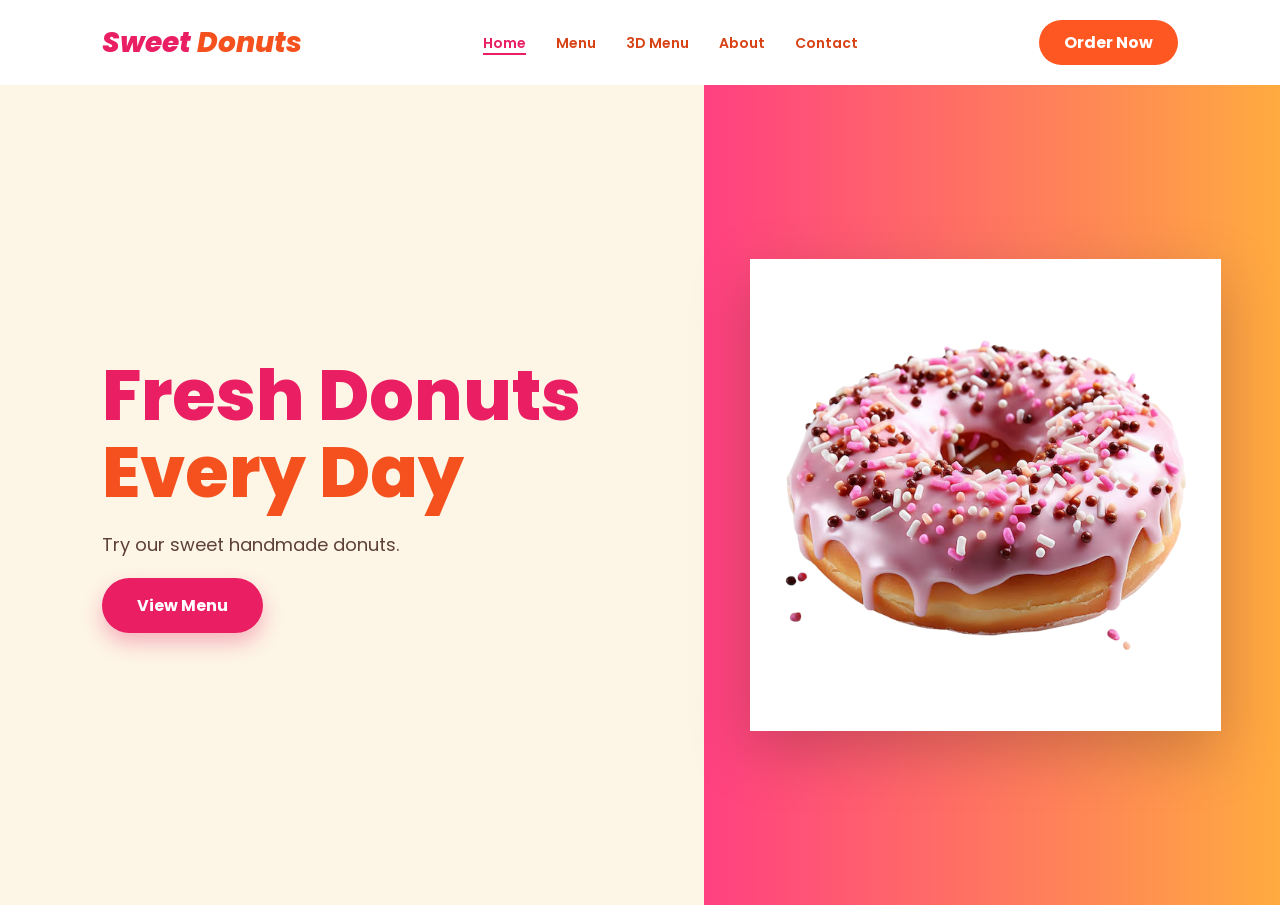
==== index.html @ 179e8348 "Add files via upload" ====
<!DOCTYPE html>
<html lang="az">
<head>
<meta charset="UTF-8">
<meta name="viewport" content="width=device-width, initial-scale=1.0">
<title>Sweet Donuts - Fresh Donuts</title>
<link rel="stylesheet" href="style.css">
</head>
<body>

<header>
<nav>
<div class="logo">Sweet <span>Donuts</span></div>
<ul>
<li><a href="#" class="active">Home</a></li>
<li><a href="#">Menu</a></li>
<li><a href="#">3D Menu</a></li>
<li><a href="#">About</a></li>
<li><a href="#">Contact</a></li>
</ul>
<a href="#" class="btn-order">Order Now</a>
</nav>
</header>

<main class="hero">
<div class="hero-content">
<h1>Fresh Donuts <span>Every Day</span></h1>
<p>Try our sweet handmade donuts.</p>
<a href="#" class="btn-menu">View Menu</a>
</div>

<div class="hero-image">
<img src="donut-Photoroom.png" alt="Pink Donut">
</div>
</main>

</body>
</html>
---- style.css ----
@import url('https://fonts.googleapis.com/css2?family=Poppins:wght@400;600;800&display=swap');

* {
margin: 0;
padding: 0;
box-sizing: border-box;
font-family: 'Poppins', sans-serif;
}

body {
background-color: #fdf5e6; /* Bej fon */
overflow-x: hidden;
}

/* Naviqasiya Paneli */
header {
padding: 20px 8%;
background: #fff;
}

nav {
display: flex;
justify-content: space-between;
align-items: center;
}

.logo {
font-size: 28px;
font-weight: 800;
color: #e91e63;
font-style: italic;
}

.logo span {
color: #f4511e;
}

nav ul {
list-style: none;
display: flex;
}

nav ul li {
margin: 0 15px;
}

nav ul li a {
text-decoration: none;
color: #d84315;
font-weight: 600;
font-size: 14px;
}

nav ul li a.active {
color: #e91e63;
border-bottom: 2px solid #e91e63;
}

.btn-order {
background: #ff5722;
color: white;
padding: 10px 25px;
border-radius: 25px;
text-decoration: none;
font-weight: bold;
}

/* Hero Bölməsi (Əsas hissə) */
.hero {
display: flex;
height: calc(100vh - 80px);
align-items: center;
position: relative;
background: linear-gradient(to right, #fdf5e6 55%, #ff4081 55%, #ffab40 100%);
}

.hero-content {
flex: 1;
padding-left: 8%;
z-index: 2;
}

.hero-content h1 {
font-size: 70px;
color: #e91e63;
line-height: 1.1;
font-weight: 800;
}

.hero-content h1 span {
color: #f4511e;
display: block;
}

.hero-content p {
margin: 20px 0;
font-size: 18px;
color: #5d4037;
}

.btn-menu {
display: inline-block;
background: #e91e63;
color: white;
padding: 15px 35px;
border-radius: 30px;
text-decoration: none;
font-weight: bold;
box-shadow: 0 10px 20px rgba(233, 30, 99, 0.3);
}

/* Şəkil Bölməsi */
.hero-image {
flex: 1;
display: flex;
justify-content: center;
align-items: center;
z-index: 2;
}

.hero-image img {
width: 80%;
filter: drop-shadow(0 20px 30px rgba(0,0,0,0.2));
transition: transform 0.3s ease;
}

.hero-image img:hover {
transform: scale(1.05) rotate(5deg);
}
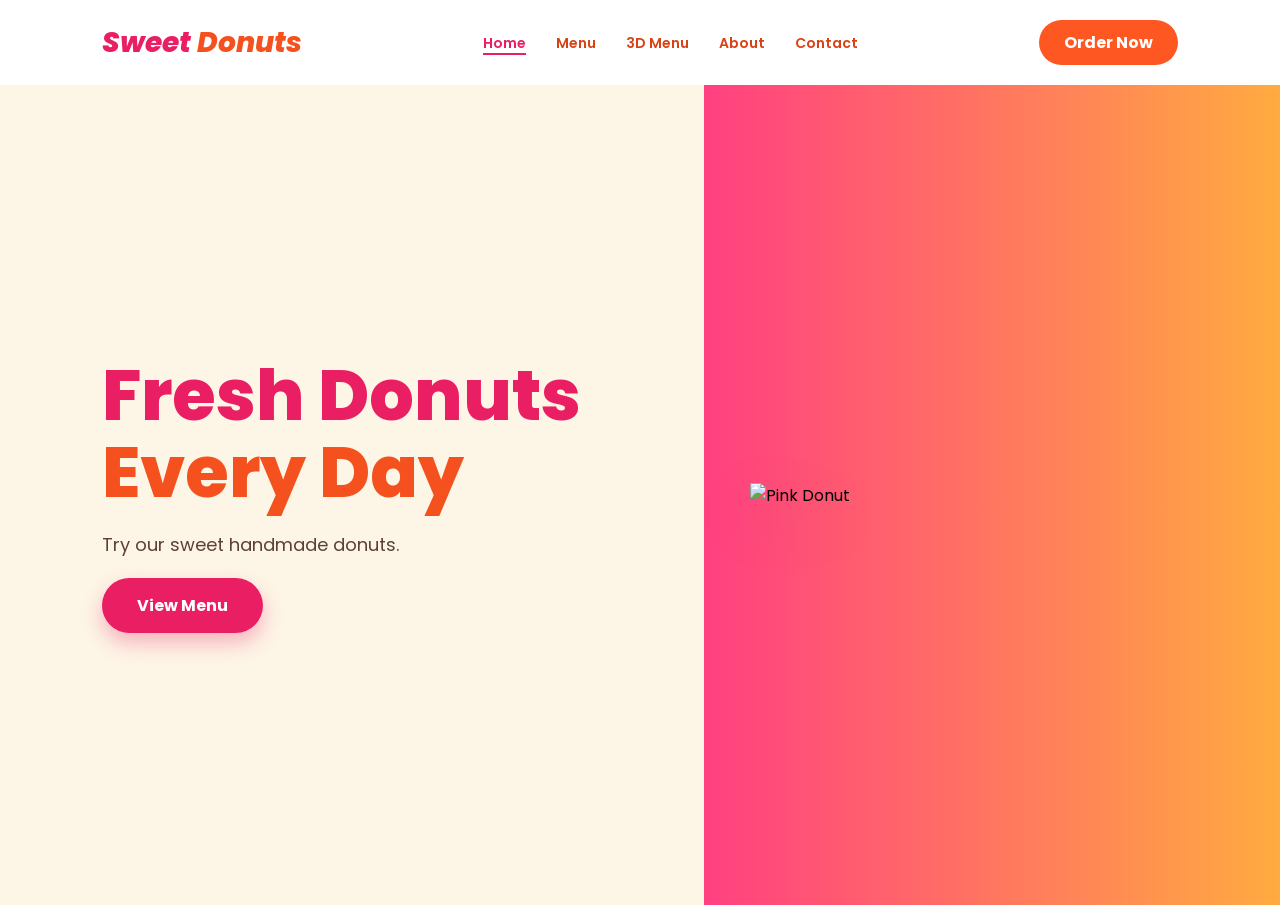
==== commit 13be97d2: "index.html" ====
--- a/index.html
+++ b/index.html
@@ -1,9 +1,10 @@
 <!DOCTYPE html>
-<html lang="az">
+<html lang="en">
 <head>
 <meta charset="UTF-8">
 <meta name="viewport" content="width=device-width, initial-scale=1.0">
-<title>Sweet Donuts - Fresh Donuts</title>
+<title>Sweet Donuts - Home</title>
+<link href="https://fonts.googleapis.com/css2?family=Pacifico&family=Poppins:wght@400;600;800&display=swap" rel="stylesheet">
 <link rel="stylesheet" href="style.css">
 </head>
 <body>
@@ -12,11 +13,11 @@
 <nav>
 <div class="logo">Sweet <span>Donuts</span></div>
 <ul>
-<li><a href="#" class="active">Home</a></li>
+<li><a href="index.html" class="active">Home</a></li>
 <li><a href="#">Menu</a></li>
 <li><a href="#">3D Menu</a></li>
 <li><a href="#">About</a></li>
-<li><a href="#">Contact</a></li>
+<li><a href="contact.html">Contact</a></li>
 </ul>
 <a href="#" class="btn-order">Order Now</a>
 </nav>
@@ -30,9 +31,9 @@
 </div>
 
 <div class="hero-image">
-<img src="donut-Photoroom.png" alt="Pink Donut">
+<img src="donut-Photoroom-removebg-preview.png" alt="Pink Donut">
 </div>
 </main>
 
 </body>
-</html>+</html>
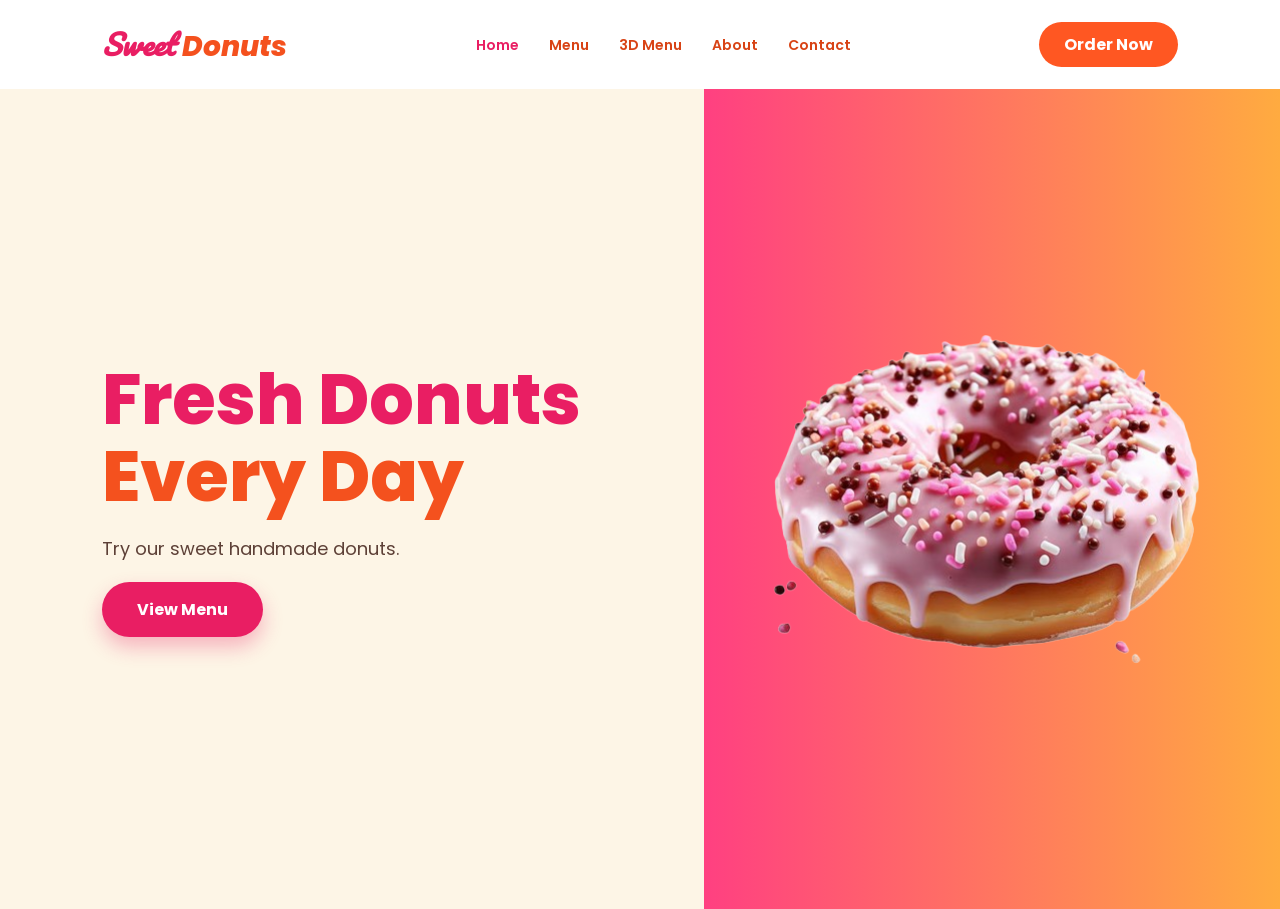
==== commit 141c1f6e: "Update index.html" ====
--- a/index.html
+++ b/index.html
@@ -16,7 +16,7 @@
 <li><a href="index.html" class="active">Home</a></li>
 <li><a href="#">Menu</a></li>
 <li><a href="#">3D Menu</a></li>
-<li><a href="#">About</a></li>
+<li><a href="about.html">About</a></li>
 <li><a href="contact.html">Contact</a></li>
 </ul>
 <a href="#" class="btn-order">Order Now</a>
--- a/style.css
+++ b/style.css
@@ -1,5 +1,3 @@
-@import url('https://fonts.googleapis.com/css2?family=Poppins:wght@400;600;800&display=swap');
-
 * {
 margin: 0;
 padding: 0;
@@ -8,14 +6,14 @@
 }
 
 body {
-background-color: #fdf5e6; /* Bej fon */
+background-color: #fdf5e6;
 overflow-x: hidden;
 }
 
-/* Naviqasiya Paneli */
 header {
 padding: 20px 8%;
 background: #fff;
+box-shadow: 0 2px 10px rgba(0,0,0,0.05);
 }
 
 nav {
@@ -29,6 +27,7 @@
 font-weight: 800;
 color: #e91e63;
 font-style: italic;
+font-family: 'Pacifico', cursive;
 }
 
 .logo span {
@@ -49,11 +48,34 @@
 color: #d84315;
 font-weight: 600;
 font-size: 14px;
-}
-
-nav ul li a.active {
-color: #e91e63;
-border-bottom: 2px solid #e91e63;
+transition: 0.3s;
+position: relative;
+display: inline-block;
+}
+
+
+nav ul li a:hover {
+color: #e91e63;
+transform: translateY(-5px);
+}
+
+nav ul li a::after {
+content: '';
+position: absolute;
+width: 0;
+height: 2px;
+bottom: -2px;
+left: 0;
+background-color: #e91e63;
+transition: 0.3s;
+}
+
+nav ul li a:hover::after {
+width: 100%;
+}
+
+.active {
+color: #e91e63 !important;
 }
 
 .btn-order {
@@ -63,21 +85,20 @@
 border-radius: 25px;
 text-decoration: none;
 font-weight: bold;
-}
-
-/* Hero Bölməsi (Əsas hissə) */
+transition: 0.3s;
+}
+
+
 .hero {
 display: flex;
 height: calc(100vh - 80px);
 align-items: center;
-position: relative;
 background: linear-gradient(to right, #fdf5e6 55%, #ff4081 55%, #ffab40 100%);
 }
 
 .hero-content {
 flex: 1;
 padding-left: 8%;
-z-index: 2;
 }
 
 .hero-content h1 {
@@ -109,21 +130,104 @@
 box-shadow: 0 10px 20px rgba(233, 30, 99, 0.3);
 }
 
-/* Şəkil Bölməsi */
+
 .hero-image {
 flex: 1;
 display: flex;
 justify-content: center;
 align-items: center;
-z-index: 2;
 }
 
 .hero-image img {
-width: 80%;
-filter: drop-shadow(0 20px 30px rgba(0,0,0,0.2));
-transition: transform 0.3s ease;
-}
-
-.hero-image img:hover {
-transform: scale(1.05) rotate(5deg);
-}
+width: 100%;
+max-width: 500px;
+
+}
+
+
+.contact-page {
+padding: 80px 8%;
+min-height: calc(100vh - 80px);
+display: flex;
+justify-content: center;
+align-items: center;
+}
+
+.contact-container {
+display: flex;
+gap: 50px;
+background: white;
+padding: 50px;
+border-radius: 30px;
+box-shadow: 0 15px 50px rgba(0,0,0,0.05);
+max-width: 1000px;
+width: 100%;
+flex-wrap: wrap;
+}
+
+.contact-info {
+flex: 1;
+min-width: 300px;
+}
+
+.sub-title {
+color: #e91e63;
+text-transform: uppercase;
+letter-spacing: 2px;
+font-weight: bold;
+margin-bottom: 10px;
+}
+
+.highlight {
+color: #e91e63;
+font-family: 'Pacifico', cursive;
+}
+
+.contact-info h2 {
+font-size: 40px;
+margin-bottom: 20px;
+}
+
+.item {
+display: flex;
+align-items: center;
+gap: 15px;
+margin-bottom: 15px;
+font-weight: 600;
+}
+
+.contact-form {
+flex: 1;
+min-width: 300px;
+background: #fdf5e6;
+padding: 30px;
+border-radius: 20px;
+}
+
+.input-group {
+margin-bottom: 15px;
+}
+
+.input-group input, .input-group textarea {
+width: 100%;
+padding: 15px;
+border-radius: 10px;
+border: 1px solid #ddd;
+outline: none;
+}
+
+.btn-send {
+width: 100%;
+background: #e91e63;
+color: white;
+padding: 15px;
+border: none;
+border-radius: 10px;
+font-weight: bold;
+cursor: pointer;
+transition: 0.3s;
+}
+
+.btn-send:hover {
+background: #d81b60;
+}
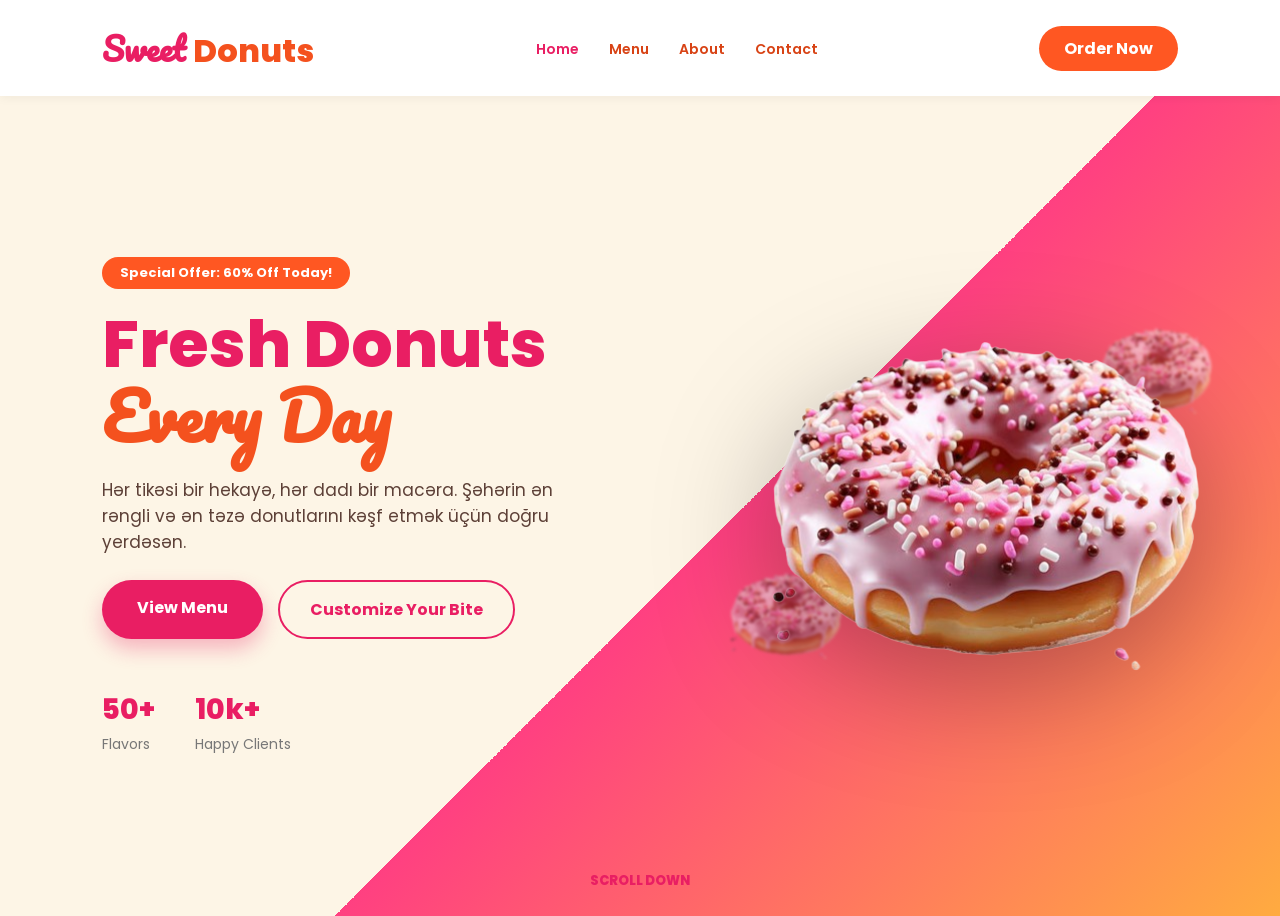
==== commit ba1879e8: "Update index.html" ====
--- a/index.html
+++ b/index.html
@@ -1,39 +1,57 @@
 <!DOCTYPE html>
 <html lang="en">
 <head>
-<meta charset="UTF-8">
-<meta name="viewport" content="width=device-width, initial-scale=1.0">
-<title>Sweet Donuts - Home</title>
-<link href="https://fonts.googleapis.com/css2?family=Pacifico&family=Poppins:wght@400;600;800&display=swap" rel="stylesheet">
-<link rel="stylesheet" href="style.css">
+    <meta charset="UTF-8">
+    <meta name="viewport" content="width=device-width, initial-scale=1.0">
+    <title>Sweet Donuts - Luxury Taste</title>
+    <link href="https://fonts.googleapis.com/css2?family=Pacifico&family=Poppins:wght@400;600;800&display=swap" rel="stylesheet">
+    <link rel="stylesheet" href="style.css">
 </head>
 <body>
 
 <header>
-<nav>
-<div class="logo">Sweet <span>Donuts</span></div>
-<ul>
-<li><a href="index.html" class="active">Home</a></li>
-<li><a href="#">Menu</a></li>
-<li><a href="#">3D Menu</a></li>
-<li><a href="about.html">About</a></li>
-<li><a href="contact.html">Contact</a></li>
-</ul>
-<a href="#" class="btn-order">Order Now</a>
-</nav>
+    <nav>
+        <div class="logo">Sweet <span>Donuts</span></div>
+        <ul>
+            <li><a href="index.html" class="active">Home</a></li>
+            <li><a href="#">Menu</a></li>
+            <li><a href="about.html">About</a></li>
+            <li><a href="contact.html">Contact</a></li>
+        </ul>
+        <a href="#" class="btn-order">Order Now</a>
+    </nav>
 </header>
 
 <main class="hero">
-<div class="hero-content">
-<h1>Fresh Donuts <span>Every Day</span></h1>
-<p>Try our sweet handmade donuts.</p>
-<a href="#" class="btn-menu">View Menu</a>
-</div>
+    <div class="hero-overlay"></div>
 
-<div class="hero-image">
-<img src="donut-Photoroom-removebg-preview.png" alt="Pink Donut">
-</div>
+    <div class="hero-content">
+        <h4 class="promo-badge">Special Offer: 60% Off Today!</h4>
+        <h1>Fresh Donuts <br> <span>Every Day</span></h1>
+        <p>Hər tikəsi bir hekayə, hər dadı bir macəra. Şəhərin ən rəngli və ən təzə donutlarını kəşf etmək üçün doğru yerdəsən.</p>
+        
+        <div class="hero-btns">
+            <a href="#" class="btn-menu">View Menu</a>
+            <a href="#" class="btn-customize">Customize Your Bite</a>
+        </div>
+
+        <div class="hero-stats">
+            <div class="stat-item"><strong>50+</strong><span>Flavors</span></div>
+            <div class="stat-item"><strong>10k+</strong><span>Happy Clients</span></div>
+        </div>
+    </div>
+
+    <div class="hero-image-wrapper">
+        <img src="donut-Photoroom-removebg-preview.png" alt="Pink Donut" class="main-donut">
+        
+        <img src="donut-Photoroom-removebg-preview.png" alt="Mini Donut" class="float-donut d1">
+        <img src="donut-Photoroom-removebg-preview.png" alt="Mini Donut" class="float-donut d2">
+    </div>
+
+    <div class="scroll-down">
+        <p>Scroll Down</p>
+        <div class="arrow-down"></div>
+    </div>
 </main>
-
 </body>
 </html>
--- a/style.css
+++ b/style.css
@@ -1,233 +1,504 @@
+
 * {
-margin: 0;
-padding: 0;
-box-sizing: border-box;
-font-family: 'Poppins', sans-serif;
+    margin: 0;
+    padding: 0;
+    box-sizing: border-box;
+    font-family: 'Poppins', sans-serif; 
 }
 
 body {
-background-color: #fdf5e6;
-overflow-x: hidden;
+    background-color: #fdf5e6;
+    overflow-x: hidden;
 }
 
 header {
-padding: 20px 8%;
-background: #fff;
-box-shadow: 0 2px 10px rgba(0,0,0,0.05);
+    padding: 20px 8%;
+    background: #fff;
+    box-shadow: 0 2px 10px rgba(0,0,0,0.05);
+    position: relative;
+    z-index: 1000;
 }
 
 nav {
-display: flex;
-justify-content: space-between;
-align-items: center;
+    display: flex;
+    justify-content: space-between;
+    align-items: center;
 }
 
 .logo {
-font-size: 28px;
-font-weight: 800;
-color: #e91e63;
-font-style: italic;
-font-family: 'Pacifico', cursive;
+    font-size: 32px; 
+    font-weight: 800;
+    color: #e91e63;
+    font-family: 'Pacifico', cursive; 
 }
 
 .logo span {
-color: #f4511e;
+    color: #f4511e;
 }
 
 nav ul {
-list-style: none;
-display: flex;
+    list-style: none;
+    display: flex;
 }
 
 nav ul li {
-margin: 0 15px;
+    margin: 0 15px;
 }
 
 nav ul li a {
-text-decoration: none;
-color: #d84315;
-font-weight: 600;
-font-size: 14px;
-transition: 0.3s;
-position: relative;
-display: inline-block;
-}
-
+    text-decoration: none;
+    color: #d84315;
+    font-weight: 600;
+    font-size: 14px;
+    transition: 0.3s;
+    position: relative;
+    display: inline-block;
+}
 
 nav ul li a:hover {
-color: #e91e63;
-transform: translateY(-5px);
+    color: #e91e63;
+    transform: translateY(-5px);
 }
 
 nav ul li a::after {
-content: '';
-position: absolute;
-width: 0;
-height: 2px;
-bottom: -2px;
-left: 0;
-background-color: #e91e63;
-transition: 0.3s;
+    content: '';
+    position: absolute;
+    width: 0;
+    height: 2px;
+    bottom: -2px;
+    left: 0;
+    background-color: #e91e63;
+    transition: 0.3s;
 }
 
 nav ul li a:hover::after {
-width: 100%;
+    width: 100%;
 }
 
 .active {
-color: #e91e63 !important;
+    color: #e91e63 !important;
 }
 
 .btn-order {
-background: #ff5722;
-color: white;
-padding: 10px 25px;
-border-radius: 25px;
-text-decoration: none;
-font-weight: bold;
-transition: 0.3s;
-}
-
+    background: #ff5722;
+    color: white;
+    padding: 10px 25px;
+    border-radius: 25px;
+    text-decoration: none;
+    font-weight: bold;
+    transition: 0.3s;
+}
+
+.btn-order:hover {
+    background: #e91e63;
+    box-shadow: 0 5px 15px rgba(233, 30, 99, 0.3);
+}
 
 .hero {
-display: flex;
-height: calc(100vh - 80px);
-align-items: center;
-background: linear-gradient(to right, #fdf5e6 55%, #ff4081 55%, #ffab40 100%);
+    display: flex;
+    height: calc(100vh - 80px);
+    align-items: center;
+    position: relative;
+    overflow: hidden;
+    background: linear-gradient(135deg, #fdf5e6 55%, #ff4081 55%, #ffab40 100%);
 }
 
 .hero-content {
-flex: 1;
-padding-left: 8%;
+    flex: 1;
+    padding-left: 8%;
+    z-index: 10;
+    animation: fadeInLeft 1s ease-out;
+}
+
+.promo-badge {
+    background: #ff5722;
+    color: white;
+    padding: 6px 18px;
+    border-radius: 20px;
+    font-size: 13px;
+    font-weight: bold;
+    display: inline-block;
+    margin-bottom: 20px;
 }
 
 .hero-content h1 {
-font-size: 70px;
-color: #e91e63;
-line-height: 1.1;
-font-weight: 800;
+    font-size: 65px;
+    color: #e91e63;
+    line-height: 1.1;
+    font-weight: 800;
 }
 
 .hero-content h1 span {
-color: #f4511e;
-display: block;
+    color: #f4511e;
+    display: block;
+    font-family: 'Pacifico', cursive; 
 }
 
 .hero-content p {
-margin: 20px 0;
-font-size: 18px;
-color: #5d4037;
+    margin: 25px 0;
+    font-size: 17px;
+    color: #5d4037;
+    max-width: 500px;
+}
+
+.hero-btns {
+    display: flex;
+    gap: 15px;
+    margin-top: 25px;
 }
 
 .btn-menu {
-display: inline-block;
-background: #e91e63;
-color: white;
-padding: 15px 35px;
-border-radius: 30px;
-text-decoration: none;
-font-weight: bold;
-box-shadow: 0 10px 20px rgba(233, 30, 99, 0.3);
-}
-
-
-.hero-image {
-flex: 1;
-display: flex;
-justify-content: center;
-align-items: center;
-}
-
-.hero-image img {
-width: 100%;
-max-width: 500px;
-
-}
-
+    display: inline-block;
+    background: #e91e63;
+    color: white;
+    padding: 15px 35px;
+    border-radius: 30px;
+    text-decoration: none;
+    font-weight: bold;
+    box-shadow: 0 10px 20px rgba(233, 30, 99, 0.3);
+    transition: 0.3s;
+}
+
+.btn-menu:hover {
+    transform: scale(1.05);
+}
+
+.btn-customize {
+    padding: 15px 30px;
+    border: 2px solid #e91e63;
+    border-radius: 30px;
+    color: #e91e63;
+    text-decoration: none;
+    font-weight: bold;
+    transition: 0.3s;
+}
+
+.btn-customize:hover {
+    background: #e91e63;
+    color: white;
+}
+
+.hero-stats {
+    display: flex;
+    gap: 40px;
+    margin-top: 50px;
+}
+
+.stat-item strong {
+    display: block;
+    font-size: 28px;
+    color: #e91e63;
+    font-weight: 800;
+}
+
+.stat-item span {
+    font-size: 14px;
+    color: #777;
+}
+
+.hero-image-wrapper {
+    flex: 1;
+    position: relative;
+    display: flex;
+    justify-content: center;
+    align-items: center;
+}
+
+.main-donut {
+    width: 85%;
+    max-width: 520px;
+    z-index: 5;
+    filter: drop-shadow(0 30px 60px rgba(0,0,0,0.3));
+    animation: zoomIn 1.2s cubic-bezier(0.175, 0.885, 0.32, 1.275);
+}
+
+.float-donut {
+    position: absolute;
+    width: 130px;
+    opacity: 0.6;
+    filter: blur(1.5px);
+    z-index: 2;
+    animation: simpleFloat 6s ease-in-out infinite;
+}
+
+.d1 { top: 10%; right: 10%; animation-delay: 0.5s; }
+.d2 { bottom: 15%; left: 5%; animation-delay: 1.5s; }
+
+.about-container-wrapper {
+    padding: 50px 8%;
+    background-color: #fdf5e6;
+    min-height: 100vh;
+}
+
+.about-card, .vibe-card {
+    background: white;
+    border-radius: 40px;
+    padding: 60px;
+    display: flex;
+    align-items: center;
+    gap: 50px;
+    box-shadow: 0 10px 40px rgba(0,0,0,0.02);
+    margin-bottom: 40px;
+    flex-wrap: wrap;
+    transition: 0.4s ease-in-out;
+}
+
+.about-card:hover, .vibe-card:hover {
+    transform: translateY(-10px);
+    box-shadow: 0 20px 50px rgba(233, 30, 99, 0.05);
+}
+
+.about-content, .vibe-text {
+    flex: 1;
+    min-width: 300px;
+}
+
+.pink-label {
+    color: #e91e63;
+    letter-spacing: 2px;
+    font-weight: 800;
+    margin-bottom: 10px;
+}
+
+.about-content h2, .vibe-text h3 {
+    font-size: 45px;
+    margin-bottom: 20px;
+    font-weight: 800;
+}
+
+.highlight {
+    color: #e91e63;
+    font-family: 'Pacifico', cursive;
+}
+
+.features-grid {
+    display: grid;
+    grid-template-columns: 1fr 1fr;
+    gap: 15px;
+    margin-top: 25px;
+}
+
+.feat-item {
+    background: #fdf5e6;
+    padding: 10px 15px;
+    border-radius: 12px;
+    font-weight: 600;
+    color: #d84315;
+    transition: 0.3s;
+}
+
+.feat-item:hover {
+    background: #ffe4e1;
+    transform: scale(1.05);
+}
+
+.about-image-box img, .vibe-img img {
+    width: 100%;
+    max-width: 450px;
+    border-radius: 30px;
+    box-shadow: 0 15px 30px rgba(0,0,0,0.1);
+}
+
+.check-list {
+    list-style: none;
+    margin-top: 20px;
+}
+
+.check-list li {
+    margin-bottom: 10px;
+    font-weight: 600;
+    color: #5d4037;
+}
+
+.vibe-card {
+    flex-direction: row-reverse;
+}
 
 .contact-page {
-padding: 80px 8%;
-min-height: calc(100vh - 80px);
-display: flex;
-justify-content: center;
-align-items: center;
+    padding: 80px 8%;
+    min-height: calc(100vh - 80px);
+    display: flex;
+    justify-content: center;
+    align-items: center;
 }
 
 .contact-container {
-display: flex;
-gap: 50px;
-background: white;
-padding: 50px;
-border-radius: 30px;
-box-shadow: 0 15px 50px rgba(0,0,0,0.05);
-max-width: 1000px;
-width: 100%;
-flex-wrap: wrap;
+    display: flex;
+    gap: 50px;
+    background: white;
+    padding: 50px;
+    border-radius: 30px;
+    box-shadow: 0 15px 50px rgba(0,0,0,0.05);
+    max-width: 1000px;
+    width: 100%;
+    flex-wrap: wrap;
 }
 
 .contact-info {
-flex: 1;
-min-width: 300px;
-}
-
-.sub-title {
-color: #e91e63;
-text-transform: uppercase;
-letter-spacing: 2px;
-font-weight: bold;
-margin-bottom: 10px;
-}
-
-.highlight {
-color: #e91e63;
-font-family: 'Pacifico', cursive;
+    flex: 1;
+    min-width: 300px;
 }
 
 .contact-info h2 {
-font-size: 40px;
-margin-bottom: 20px;
+    font-size: 40px;
+    margin-bottom: 15px;
+}
+
+.contact-form {
+    flex: 1;
+    min-width: 300px;
+    background: #fdf5e6;
+    padding: 35px;
+    border-radius: 20px;
+}
+
+.input-group {
+    margin-bottom: 20px;
+}
+
+.input-group input, .input-group textarea {
+    width: 100%;
+    padding: 15px;
+    border-radius: 10px;
+    border: 1px solid #ddd;
+    outline: none;
+    font-size: 14px;
+    transition: 0.3s;
+}
+
+.input-group input:focus, .input-group textarea:focus {
+    border-color: #e91e63;
+    box-shadow: 0 0 10px rgba(233, 30, 99, 0.1);
+}
+
+.btn-send {
+    width: 100%;
+    background: #e91e63;
+    color: white;
+    padding: 15px;
+    border: none;
+    border-radius: 10px;
+    font-weight: bold;
+    cursor: pointer;
+    transition: 0.3s;
+    font-size: 16px;
+}
+
+.btn-send:hover {
+    background: #d81b60;
+    transform: translateY(-3px);
+    box-shadow: 0 5px 15px rgba(216, 27, 96, 0.3);
 }
 
 .item {
-display: flex;
-align-items: center;
-gap: 15px;
-margin-bottom: 15px;
-font-weight: 600;
+    display: flex;
+    align-items: center;
+    gap: 15px;
+    margin-bottom: 25px;
+    font-weight: 600;
+}
+
+.icon {
+    font-size: 20px;
+    background: #fff0f5;
+    padding: 10px;
+    border-radius: 50%;
+}
+
+@keyframes zoomIn {
+    from { opacity: 0; transform: scale(0.5); }
+    to { opacity: 1; transform: scale(1); }
+}
+
+@keyframes fadeInLeft {
+    from { opacity: 0; transform: translateX(-50px); }
+    to { opacity: 1; transform: translateX(0); }
+}
+
+@keyframes simpleFloat {
+    0%, 100% { transform: translateY(0); }
+    50% { transform: translateY(-25px); }
+}
+
+.scroll-down {
+    position: absolute;
+    bottom: 25px;
+    left: 50%;
+    transform: translateX(-50%);
+    text-align: center;
+    font-size: 13px;
+    font-weight: 800;
+    color: #e91e63;
+    text-transform: uppercase;
+}
+.about-image-box img, .vibe-img img {
+    opacity: 0;
+    filter: drop-shadow(0 10px 20px rgba(0,0,0,0.1));
+    
+    animation: entrance 1.2s ease-out forwards;
+    
+    animation-delay: 0.3s; 
+}
+
+@keyframes entrance {
+    0% {
+        opacity: 0;
+        transform: scale(0.7) translateX(100px); 
+    }
+    100% {
+        opacity: 1;
+        transform: scale(1) translateX(0); 
+    }
+}
+
+
+.about-image-box img:hover, .vibe-img img:hover {
+    transform: scale(1.05);
+    transition: 0.3s;
+}
+.contact-info {
+    opacity: 0;
+    animation: contactSlideInLeft 1s ease-out forwards;
+    animation-delay: 0.2s;
 }
 
 .contact-form {
-flex: 1;
-min-width: 300px;
-background: #fdf5e6;
-padding: 30px;
-border-radius: 20px;
-}
-
-.input-group {
-margin-bottom: 15px;
-}
-
-.input-group input, .input-group textarea {
-width: 100%;
-padding: 15px;
-border-radius: 10px;
-border: 1px solid #ddd;
-outline: none;
-}
-
-.btn-send {
-width: 100%;
-background: #e91e63;
-color: white;
-padding: 15px;
-border: none;
-border-radius: 10px;
-font-weight: bold;
-cursor: pointer;
-transition: 0.3s;
-}
-
-.btn-send:hover {
-background: #d81b60;
-}
+    opacity: 0;
+    animation: contactSlideInRight 1s ease-out forwards;
+    animation-delay: 0.4s;
+}
+
+
+@keyframes contactSlideInLeft {
+    0% {
+        opacity: 0;
+        transform: translateX(-100px);
+    }
+    100% {
+        opacity: 1;
+        transform: translateX(0);
+    }
+}
+
+@keyframes contactSlideInRight {
+    0% {
+        opacity: 0;
+        transform: translateX(100px);
+    }
+    100% {
+        opacity: 1;
+        transform: translateX(0);
+    }
+}
+
+.input-group input, 
+.input-group textarea {
+    transition: all 0.3s ease;
+}
+
+.input-group input:focus, 
+.input-group textarea:focus {
+    transform: translateY(-5px); 
+    box-shadow: 0 10px 20px rgba(233, 30, 99, 0.1);
+    border-color: #e91e63;
+}
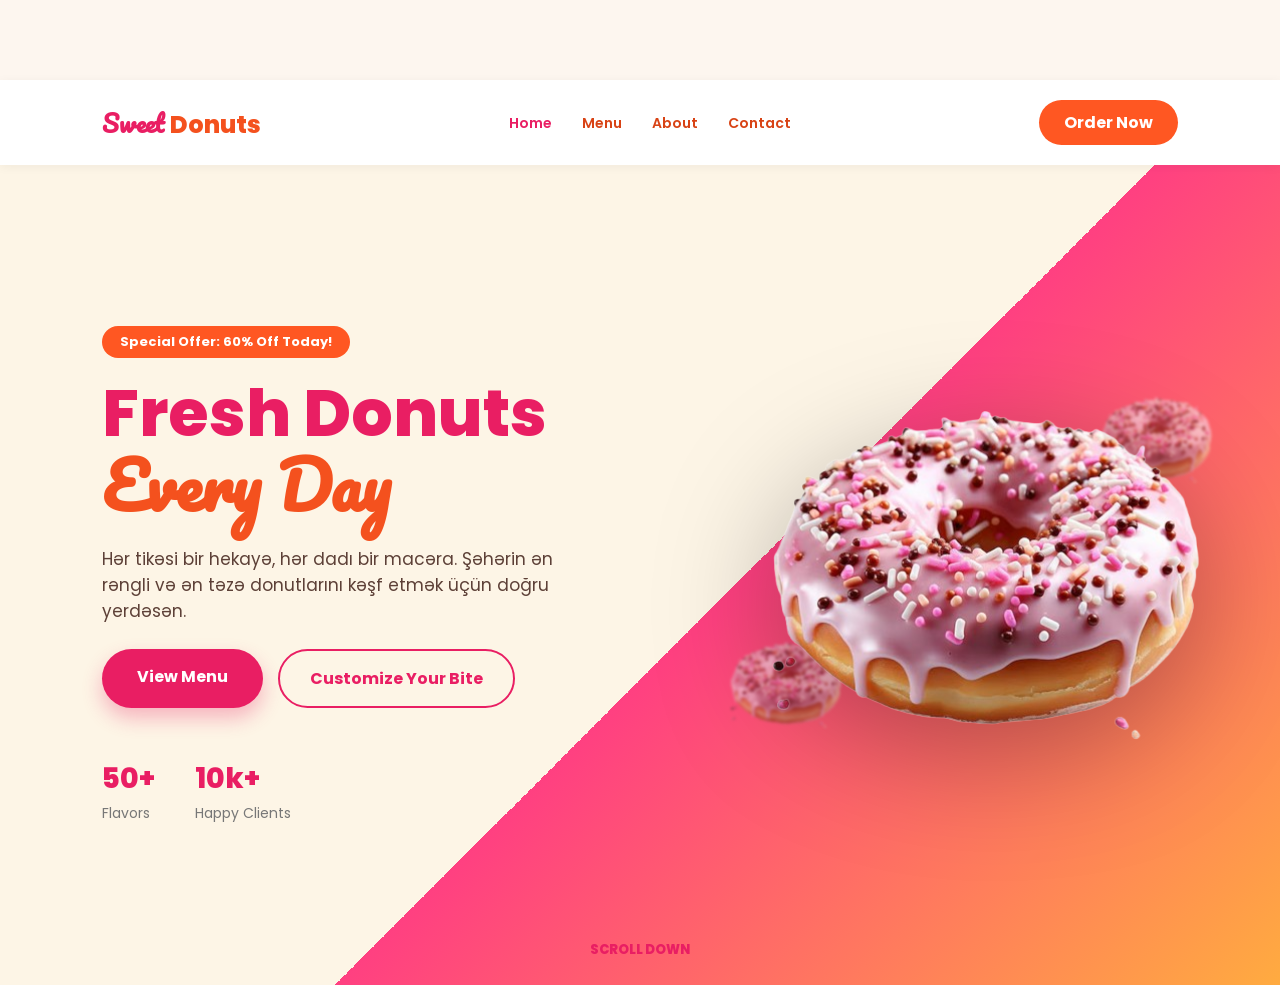
==== commit 55f31f43: "Update index.html" ====
--- a/index.html
+++ b/index.html
@@ -14,7 +14,7 @@
         <div class="logo">Sweet <span>Donuts</span></div>
         <ul>
             <li><a href="index.html" class="active">Home</a></li>
-            <li><a href="#">Menu</a></li>
+            <li><a href="menu.html">Menu</a></li>
             <li><a href="about.html">About</a></li>
             <li><a href="contact.html">Contact</a></li>
         </ul>
--- a/style.css
+++ b/style.css
@@ -502,3 +502,302 @@
     box-shadow: 0 10px 20px rgba(233, 30, 99, 0.1);
     border-color: #e91e63;
 }
+* {
+    margin: 0;
+    padding: 0;
+    box-sizing: border-box;
+}
+
+body {
+    background-color: #fdf6ef;
+    font-family: 'Plus Jakarta Sans', sans-serif;
+    color: #1a1a1a;
+    padding-top: 80px; 
+}
+
+.navbar {
+    display: flex;
+    justify-content: space-between;
+    align-items: center;
+    padding: 15px 5%;
+    background: #fff;
+    position: fixed;
+    top: 0;
+    width: 100%;
+    z-index: 1000;
+    box-shadow: 0 4px 15px rgba(0,0,0,0.03);
+}
+
+.logo { font-size: 24px; font-weight: 800; }
+.s-text { color: #d81b60; }
+.d-text { color: #f15a24; }
+
+.links a {
+    text-decoration: none;
+    color: #8a4b5d;
+    margin: 0 15px;
+    font-weight: 700;
+    font-size: 14px;
+    transition: 0.3s;
+}
+
+.links a.active, .links a:hover {
+    color: #d81b60;
+}
+
+.order-now {
+    background: #f15a24;
+    color: #fff;
+    border: none;
+    padding: 10px 24px;
+    border-radius: 50px;
+    font-weight: 800;
+    cursor: pointer;
+}
+
+.grid-container {
+    display: grid;
+    grid-template-columns: repeat(3, 1fr);
+    gap: 30px;
+    max-width: 1200px;
+    margin: 50px auto;
+    padding: 0 20px 100px;
+}
+
+.donut-card {
+    background: #fff;
+    border-radius: 35px;
+    padding: 20px;
+    box-shadow: 0 15px 35px rgba(0,0,0,0.03);
+}
+
+.img-wrapper {
+    position: relative;
+    border-radius: 25px;
+    overflow: hidden;
+    height: 240px;
+}
+
+.img-wrapper img {
+    width: 100%;
+    height: 100%;
+    object-fit: cover;
+}
+
+.i-badge {
+    position: absolute;
+    bottom: 12px;
+    right: 12px;
+    background: #1976d2;
+    color: #fff;
+    width: 25px;
+    height: 25px;
+    border-radius: 50%;
+    display: flex;
+    align-items: center;
+    justify-content: center;
+    font-size: 12px;
+    font-weight: bold;
+}
+
+.card-content { margin-top: 20px; }
+.card-content h3 { font-size: 20px; font-weight: 800; margin-bottom: 8px; }
+.card-content p { color: #757575; font-size: 13px; line-height: 1.5; margin-bottom: 25px; min-height: 40px; }
+
+.card-footer {
+    display: flex;
+    justify-content: space-between;
+    align-items: center;
+}
+
+.price { font-size: 18px; font-weight: 800; }
+
+.select-btn {
+    background: transparent;
+    border: 2px solid #8e1b43;
+    color: #8e1b43;
+    padding: 8px 22px;
+    border-radius: 50px;
+    font-weight: 800;
+    cursor: pointer;
+}
+
+.cart-float {
+    position: fixed;
+    bottom: 30px;
+    right: 40px;
+}
+
+.cart-circle {
+    background: #fff;
+    width: 60px;
+    height: 60px;
+    border-radius: 50%;
+    display: flex;
+    align-items: center;
+    justify-content: center;
+    box-shadow: 0 10px 25px rgba(0,0,0,0.1);
+    position: relative;
+}
+
+.cart-circle svg { width: 26px; color: #333; }
+
+.cart-count {
+    position: absolute;
+    top: 8px;
+    right: 8px;
+    background: #ff3d00;
+    color: #fff;
+    font-size: 10px;
+    width: 17px;
+    height: 17px;
+    border-radius: 50%;
+    display: flex;
+    align-items: center;
+    justify-content: center;
+    font-weight: 800;
+}
+
+@media (max-width: 992px) { .grid-container { grid-template-columns: repeat(2, 1fr); } }
+@media (max-width: 600px) { .grid-container { grid-template-columns: 1fr; } }
+.links a {
+    position: relative;
+    transition: color 0.3s ease;
+}
+
+.links a::after {
+    content: '';
+    position: absolute;
+    width: 0;
+    height: 2px;
+    bottom: -5px;
+    left: 0;
+    background-color: #d81b60;
+    transition: width 0.3s ease;
+}
+
+.links a:hover::after, .links a.active::after {
+    width: 100%;
+}
+
+@keyframes fadeInUp {
+    from {
+        opacity: 0;
+        transform: translateY(30px);
+    }
+    to {
+        opacity: 1;
+        transform: translateY(0);
+    }
+}
+
+.donut-card {
+    animation: fadeInUp 0.6s ease-out forwards;
+    opacity: 0; 
+    transition: transform 0.3s ease, box-shadow 0.3s ease;
+    cursor: pointer;
+}
+
+.donut-card:nth-child(1) { animation-delay: 0.1s; }
+.donut-card:nth-child(2) { animation-delay: 0.2s; }
+.donut-card:nth-child(3) { animation-delay: 0.3s; }
+
+.donut-card:hover {
+    transform: translateY(-10px);
+    box-shadow: 0 20px 40px rgba(0,0,0,0.08);
+}
+
+.img-wrapper img {
+    transition: transform 0.5s ease;
+}
+
+.donut-card:hover .img-wrapper img {
+    transform: scale(1.08);
+}
+
+.select-btn {
+    transition: all 0.3s ease;
+}
+
+.select-btn:hover {
+    background-color: #8e1b43;
+    color: #fff;
+    transform: scale(1.05);
+}
+
+.cart-circle {
+    transition: transform 0.3s cubic-bezier(0.175, 0.885, 0.32, 1.275);
+}
+
+.cart-circle:hover {
+    transform: scale(1.1) rotate(-5deg);
+}
+
+.links a {
+    text-decoration: none;
+    color: #c94f24; 
+    margin: 0 15px;
+    font-weight: 700;
+    font-size: 14px;
+    transition: color 0.3s ease;
+    position: relative;
+}
+
+.links a.active, 
+.links a:hover {
+    color: #e91e63; 
+}
+
+.links a::after {
+    content: '';
+    position: absolute;
+    width: 0;
+    height: 2px;
+    bottom: -5px;
+    left: 0;
+    background-color: #e91e63; 
+    transition: width 0.3s ease;
+}
+.order-now {
+    background: #f15a24; 
+    color: #fff;
+
+}
+.menu-header {
+    margin-top: 140px; 
+    text-align: center;
+    padding: 0 20px;
+}
+
+.search-box {
+    position: relative;
+    max-width: 500px;
+    margin: 0 auto;
+}
+
+#searchInput {
+    width: 100%;
+    padding: 15px 30px;
+    font-size: 16px;
+    font-family: 'Plus Jakarta Sans', sans-serif;
+    border: 2px solid #fff; 
+    border-radius: 50px; 
+    background-color: #fff;
+    color: #333;
+    outline: none;
+    box-shadow: 0 10px 25px rgba(0, 0, 0, 0.05); 
+    transition: all 0.4s cubic-bezier(0.4, 0, 0.2, 1);
+}
+
+
+#searchInput:focus {
+    border-color: #e91e63; 
+    box-shadow: 0 15px 35px rgba(233, 30, 99, 0.15); 
+    transform: translateY(-2px); 
+}
+
+
+#searchInput::placeholder {
+    color: #a0a0a0;
+    font-weight: 500;
+}
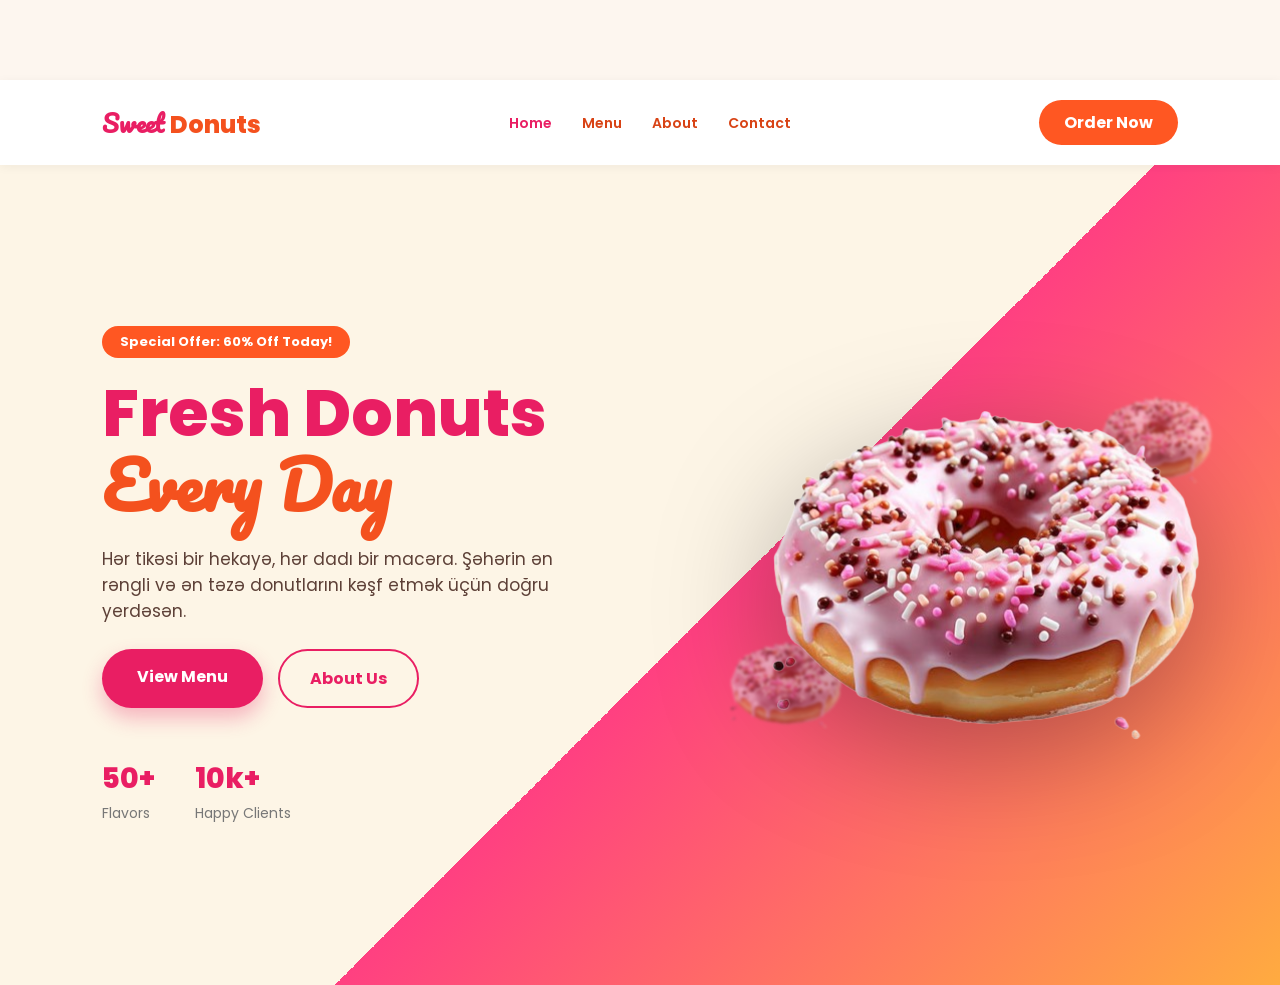
==== commit b68e3f7d: "Update index.html" ====
--- a/index.html
+++ b/index.html
@@ -18,7 +18,7 @@
             <li><a href="about.html">About</a></li>
             <li><a href="contact.html">Contact</a></li>
         </ul>
-        <a href="#" class="btn-order">Order Now</a>
+        <a href="menu.html" class="btn-order">Order Now</a>
     </nav>
 </header>
 
@@ -31,8 +31,8 @@
         <p>Hər tikəsi bir hekayə, hər dadı bir macəra. Şəhərin ən rəngli və ən təzə donutlarını kəşf etmək üçün doğru yerdəsən.</p>
         
         <div class="hero-btns">
-            <a href="#" class="btn-menu">View Menu</a>
-            <a href="#" class="btn-customize">Customize Your Bite</a>
+            <a href="menu.html" class="btn-menu">View Menu</a>
+            <a href="about.html" class="btn-customize">About Us</a>
         </div>
 
         <div class="hero-stats">
@@ -47,11 +47,6 @@
         <img src="donut-Photoroom-removebg-preview.png" alt="Mini Donut" class="float-donut d1">
         <img src="donut-Photoroom-removebg-preview.png" alt="Mini Donut" class="float-donut d2">
     </div>
-
-    <div class="scroll-down">
-        <p>Scroll Down</p>
-        <div class="arrow-down"></div>
-    </div>
 </main>
 </body>
 </html>
